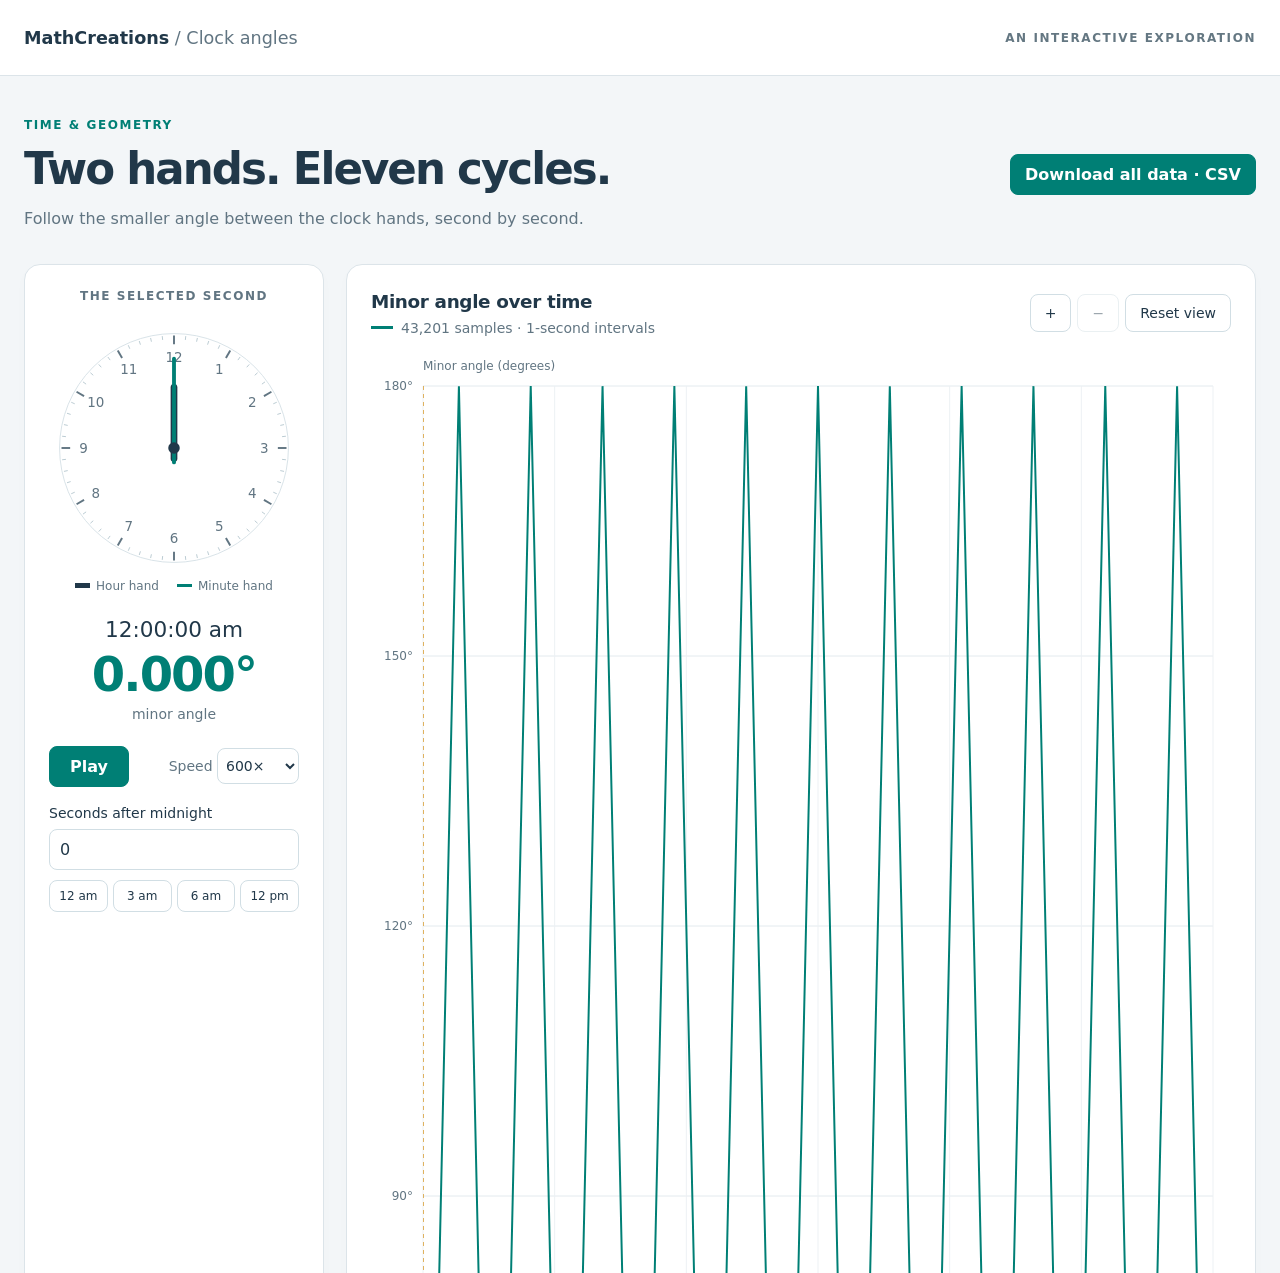
==== clock-angles/index.html @ bae8870d "Add interactive clock angle explorer and one-second dataset" ====
<!doctype html>
<html lang="en">
<head>
  <meta charset="utf-8"><meta name="viewport" content="width=device-width, initial-scale=1">
  <meta name="description" content="Explore the angle between clock hands, sampled every second across a complete 12-hour cycle.">
  <title>Clock angles · MathCreations</title>
  <link rel="stylesheet" href="style.css">
</head>
<body>
  <header><a href="../index.html#topics" class="brand">MathCreations<span> / Clock angles</span></a><span class="tag">AN INTERACTIVE EXPLORATION</span></header>
  <main>
    <div class="intro"><div><p class="eyebrow">TIME & GEOMETRY</p><h1>Two hands. Eleven cycles.</h1><p class="subtitle">Follow the smaller angle between the clock hands, second by second.</p></div><button id="download" class="primary">Download all data · CSV</button></div>
    <div class="workspace">
      <aside class="panel clock-panel">
        <div class="section-label">THE SELECTED SECOND</div>
        <svg id="clock" viewBox="0 0 260 260" role="img" aria-label="Analog clock"><circle cx="130" cy="130" r="119" fill="#fff" stroke="#d8e2e8"/><g id="ticks"></g><path id="sector" fill="#d7efeb"/><g id="numbers"></g><line id="hour" x1="130" y1="141" x2="130" y2="67" stroke="#213849" stroke-width="7" stroke-linecap="round"/><line id="minute" x1="130" y1="145" x2="130" y2="37" stroke="#007f75" stroke-width="4" stroke-linecap="round"/><circle cx="130" cy="130" r="6" fill="#213849"/></svg>
        <div class="legend"><span><i class="hour-key"></i>Hour hand</span><span><i></i>Minute hand</span></div>
        <output id="time-display" class="time">12:00:00 am</output><output id="angle-display" class="angle">0.000°</output><div class="muted">minor angle</div>
        <div class="play-controls"><button id="play" class="primary">Play</button><label>Speed <select id="speed"><option value="1">1×</option><option value="60">60×</option><option value="600" selected>600×</option><option value="3600">3,600×</option></select></label></div>
        <label class="input-label" for="seconds">Seconds after midnight</label><input id="seconds" type="number" min="0" max="43200" step="1" value="0">
        <div class="presets"><button data-time="0">12 am</button><button data-time="10800">3 am</button><button data-time="21600">6 am</button><button data-time="43200">12 pm</button></div>
      </aside>
      <section class="panel graph-panel" aria-labelledby="graph-title">
        <div class="graph-heading"><div><h2 id="graph-title">Minor angle over time</h2><p><span class="line-key"></span>43,201 samples · 1-second intervals</p></div><div class="toolbar"><button id="zoom-in" aria-label="Zoom in on selected time">+</button><button id="zoom-out" aria-label="Zoom out">−</button><button id="reset">Reset view</button></div></div>
        <div class="plot"><canvas id="graph" tabindex="0" aria-label="Minor angle graph. Left and right arrow keys select a second. Use plus and minus to zoom; use the buttons below to pan.">The minor angle forms eleven triangular waves between 0 and 180 degrees. Use the time controls to inspect each sample or download the data.</canvas><div id="tooltip" hidden></div></div>
        <div class="graph-footer"><span>Scroll to zoom · drag to pan · click to inspect</span><div><button id="pan-left" aria-label="Pan earlier">Earlier</button><button id="pan-right" aria-label="Pan later">Later</button></div></div>
        <div class="scrubber"><label for="timeline">Explore the 12-hour cycle <output id="sample-label">Sample 1 of 43,201</output></label><input id="timeline" type="range" min="0" max="43200" step="1" value="0"><div><span>12 am · midnight</span><span>6 am</span><span>12 pm · noon</span></div></div>
      </section>
    </div>
    <section class="notes" aria-label="Understanding the graph"><article><span class="section-label">THE MODEL</span><h2>A continuous clock</h2><p>Both hands move smoothly. The minute hand travels at 0.1°/s; the hour hand at 1/120°/s. We record their smaller separation at every whole second, including midnight and noon.</p></article><article><span class="section-label">THE EQUATION</span><h2>θ(t) = min(r, 360 − r)</h2><p>Here <b>r = (11t/120) mod 360</b>, with <b>t</b> in seconds after midnight and angles in degrees. The smaller angle always lies between 0° and 180°.</p></article><article><span class="section-label">WHAT TO NOTICE</span><h2>A meeting every ~65 min</h2><p>The pattern repeats every 43,200/11 seconds. There are 11 full cycles. Most exact meetings and 180° peaks fall between recorded seconds; the line connects the samples. Zoom in to see individual points.</p></article></section>
    <footer>12:00:00 am — 12:00:00 pm <span>Built for mathematical curiosity.</span></footer>
  </main>
  <script src="model.js"></script><script src="app.js"></script>
</body>
</html>
---- clock-angles/style.css ----
:root{font-family:Inter,ui-sans-serif,system-ui,-apple-system,BlinkMacSystemFont,"Segoe UI",sans-serif;color:#213849;background:#f3f6f8;font-synthesis:none;font-size:16px}*{box-sizing:border-box}body{margin:0}header{min-height:76px;padding:20px max(24px,calc((100vw - 1440px)/2));border-bottom:1px solid #dce4e9;background:#fff;display:flex;align-items:center;justify-content:space-between;gap:20px}.brand{font-weight:750;color:#213849;text-decoration:none;font-size:1.1rem}.brand span{font-weight:400;color:#617582}.tag,.eyebrow,.section-label{font-size:.75rem;font-weight:700;letter-spacing:.13em}.tag{color:#647782}main{max-width:1488px;margin:auto;padding:42px 24px 24px}.intro{display:flex;align-items:center;justify-content:space-between;gap:24px;margin-bottom:32px}.eyebrow{color:#007f75;margin:0 0 12px}h1{font-size:clamp(2rem,3.4vw,3rem);letter-spacing:-.045em;line-height:1.15;margin:0 0 12px}h2{font-size:1.15rem;margin:0 0 8px;letter-spacing:-.02em}.subtitle{margin:0;color:#617582;line-height:1.6}button,select,input{font:inherit}button,select{border:1px solid #d1dee4;border-radius:8px;background:#fff;color:#213849;padding:10px 14px;cursor:pointer}button:hover{background:#eaf3f2;border-color:#85b9b2}button:focus-visible,input:focus-visible,select:focus-visible,canvas:focus-visible,a:focus-visible{outline:3px solid #e2a534;outline-offset:3px}button.primary{background:#007f75;color:white;border-color:#007f75;font-weight:650}button.primary:hover{background:#00675f}button:disabled{opacity:.45;cursor:default}.workspace{display:grid;grid-template-columns:300px minmax(0,1fr);gap:22px}.panel{background:#fff;border:1px solid #dce4e9;border-radius:16px;box-shadow:0 4px 14px #21384904}.clock-panel{padding:24px;text-align:center}.section-label{color:#617582}#clock{width:100%;max-width:250px;margin:20px auto 6px;display:block}.legend{display:flex;justify-content:center;gap:18px;font-size:.75rem;color:#617582}.legend span{display:flex;align-items:center;gap:6px}.legend i{width:15px;height:3px;background:#007f75;display:inline-block}.legend .hour-key{background:#213849;height:5px}.time{display:block;font-size:1.35rem;font-variant-numeric:tabular-nums;margin-top:24px}.angle{display:block;font-size:3rem;font-weight:650;color:#007f75;font-variant-numeric:tabular-nums;letter-spacing:-.04em;margin:4px 0}.muted{color:#617582;font-size:.875rem}.play-controls{display:flex;align-items:center;justify-content:space-between;gap:10px;margin:24px 0 18px}.play-controls label{font-size:.875rem;color:#617582}.play-controls select{padding:8px 4px}.play-controls button{min-width:80px}.input-label{display:block;text-align:left;font-size:.875rem;margin-bottom:8px}#seconds{width:100%;border:1px solid #d1dee4;border-radius:8px;padding:10px;color:#213849}.presets{display:flex;gap:5px;margin-top:10px}.presets button{padding:8px 6px;flex:1;font-size:.75rem;white-space:nowrap}.graph-panel{padding:26px 24px 22px;min-width:0;display:flex;flex-direction:column}.graph-heading{display:flex;justify-content:space-between;align-items:center;gap:12px}.graph-heading p{font-size:.875rem;color:#617582;margin:0;display:flex;gap:8px;align-items:center}.line-key{width:22px;height:3px;display:inline-block;background:#007f75}.toolbar{display:flex;gap:6px}.toolbar button{font-size:.875rem;white-space:nowrap}.plot{height:400px;min-height:260px;flex:1;position:relative;margin-top:20px}canvas{width:100%;height:100%;display:block;touch-action:none;cursor:crosshair}#tooltip{position:absolute;pointer-events:none;background:#213849;color:#fff;border-radius:7px;padding:9px 12px;font-size:.875rem;white-space:nowrap;box-shadow:0 3px 14px #21384922;z-index:1}.graph-footer{display:flex;align-items:center;justify-content:space-between;gap:12px;color:#617582;font-size:.75rem;margin:6px 0 22px}.graph-footer button{font-size:.75rem;padding:6px 8px}.scrubber{border-top:1px solid #e4ebef;padding-top:22px}.scrubber label{display:flex;justify-content:space-between;gap:10px;font-size:.875rem;font-weight:600}.scrubber output{font-weight:400;color:#617582;font-variant-numeric:tabular-nums}.scrubber input{width:100%;margin:20px 0 10px;accent-color:#007f75;cursor:pointer}.scrubber>div{display:flex;justify-content:space-between;font-size:.75rem;color:#617582}.notes{display:grid;grid-template-columns:repeat(3,1fr);gap:36px;margin-top:36px;padding:0 4px}.notes h2{margin-top:12px}.notes p{font-size:.875rem;line-height:1.75;color:#617582;margin:0}.notes b{font-weight:600;color:#213849}footer{border-top:1px solid #dce4e9;margin-top:32px;padding-top:20px;display:flex;justify-content:space-between;font-size:.75rem;color:#617582}@media(min-width:1400px){.plot{min-height:430px}}@media(max-width:1000px){.workspace{grid-template-columns:260px minmax(0,1fr)}.graph-heading{align-items:flex-start;flex-direction:column}.graph-panel{padding:20px 12px}.clock-panel{padding:22px 18px}.tag{display:none}.scrubber label{flex-direction:column;gap:4px}.graph-footer{flex-wrap:wrap}}@media(max-width:720px){main{padding:28px 16px}.intro{align-items:flex-start;flex-direction:column}.workspace{grid-template-columns:1fr}.clock-panel{display:grid;grid-template-columns:140px minmax(0,1fr);column-gap:20px;align-items:center}.clock-panel .section-label{grid-column:1/-1;text-align:left}.clock-panel #clock{grid-column:1;grid-row:2/6;margin:14px 0}.legend{grid-column:1/-1;grid-row:6;margin:8px 0}.time{font-size:1rem;margin:14px 0 0}.angle{font-size:2.2rem;margin:0}.play-controls{grid-column:2;margin:12px 0}.input-label,.presets,#seconds{grid-column:1/-1}.graph-heading{flex-direction:row;flex-wrap:wrap}.plot{height:340px;flex:none}.notes{grid-template-columns:1fr;gap:24px}.graph-footer{font-size:.75rem}footer{gap:12px;flex-wrap:wrap}header{padding:18px 16px}.brand{font-size:1rem}}
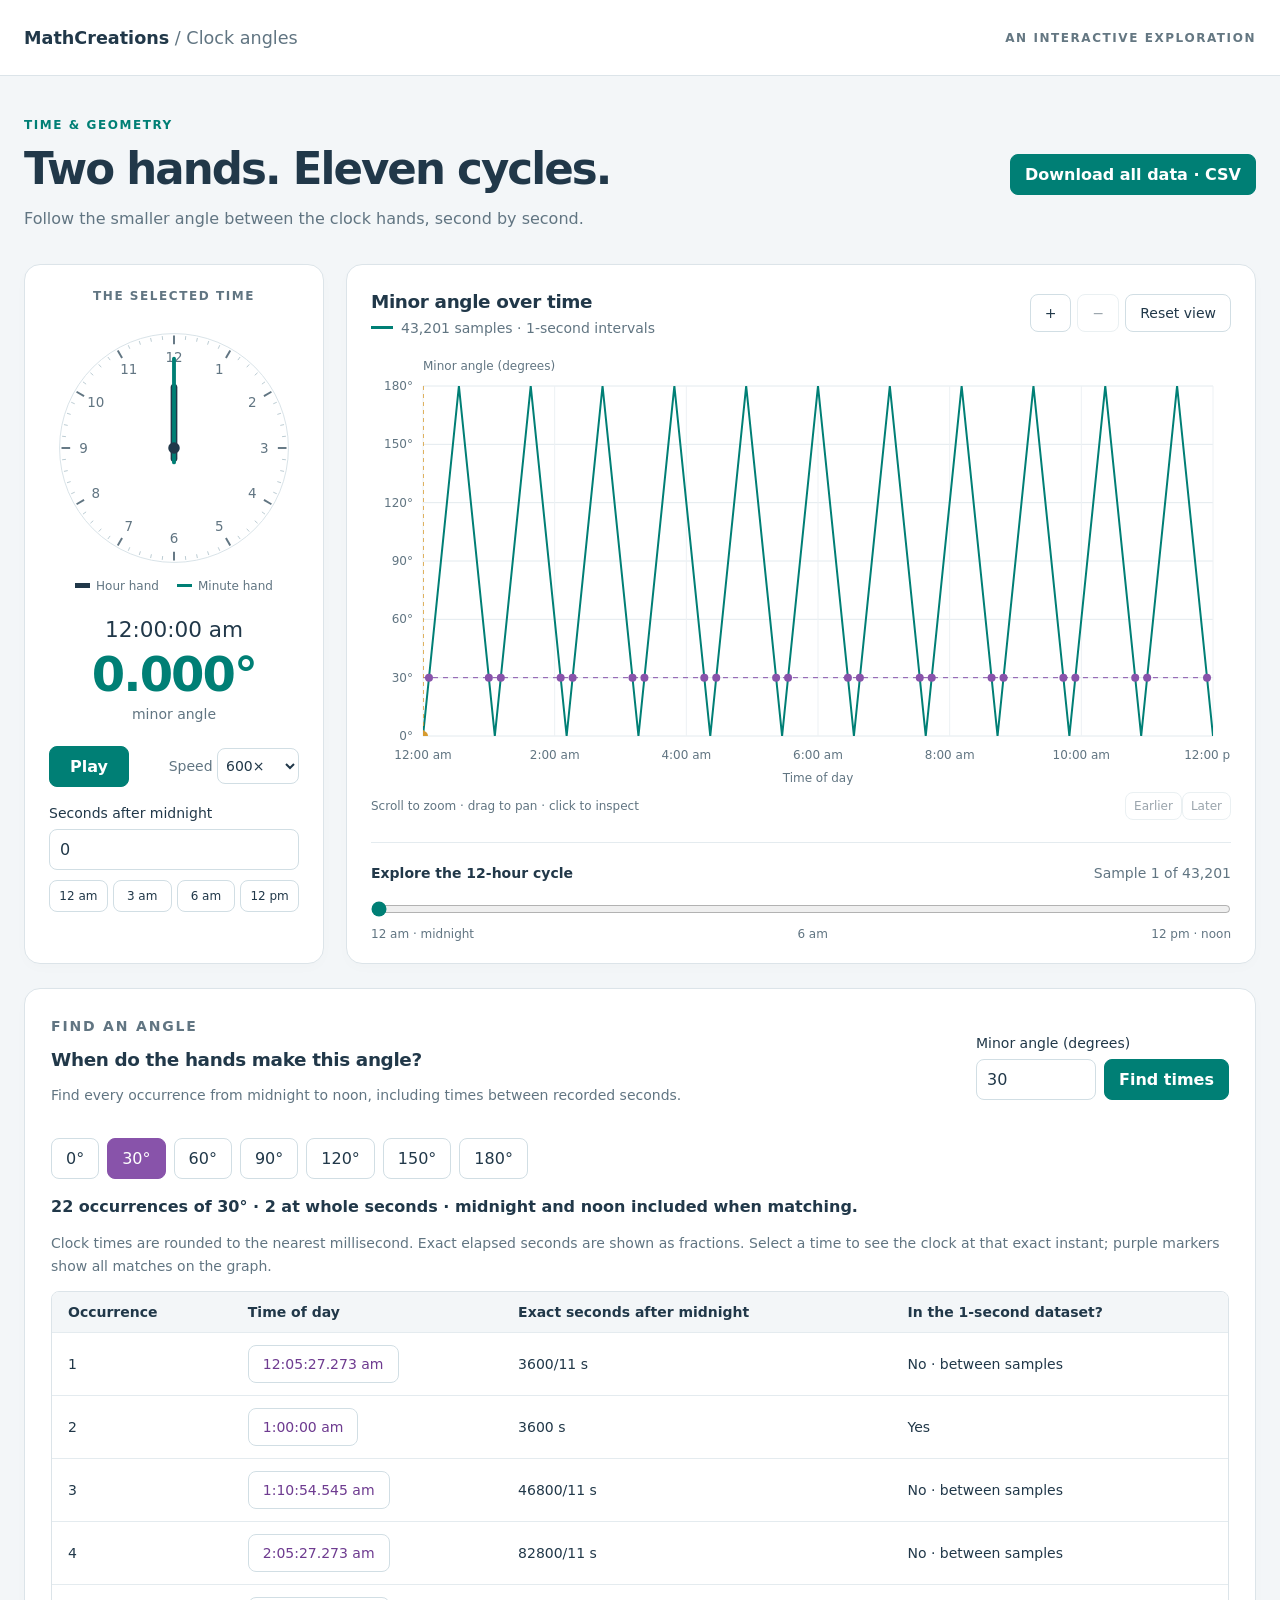
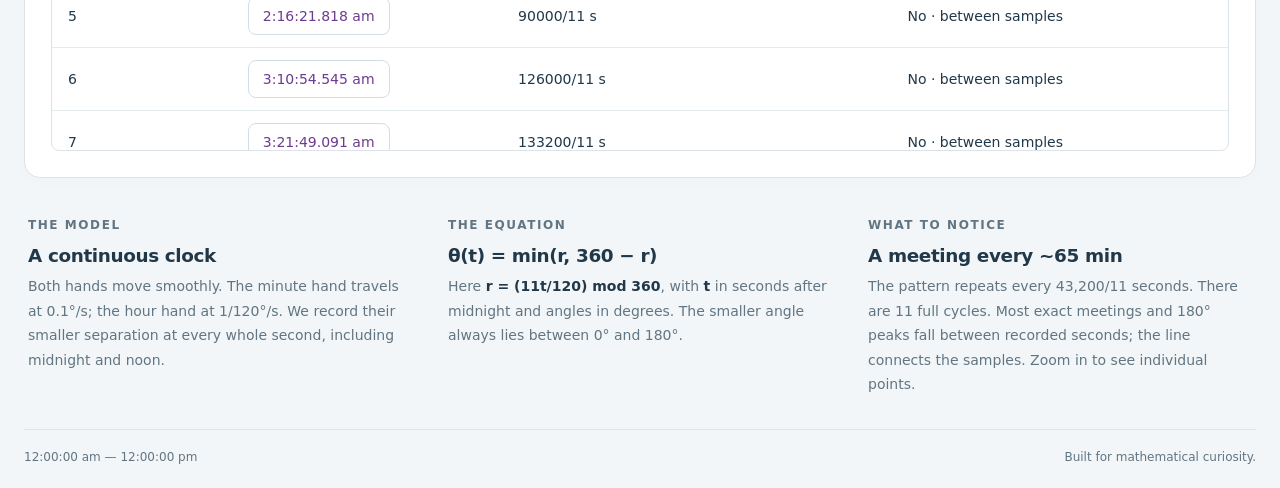
==== commit 0d49009e: "Add exact clock-angle occurrence finder and graph markers" ====
--- a/clock-angles/index.html
+++ b/clock-angles/index.html
@@ -12,7 +12,7 @@
     <div class="intro"><div><p class="eyebrow">TIME & GEOMETRY</p><h1>Two hands. Eleven cycles.</h1><p class="subtitle">Follow the smaller angle between the clock hands, second by second.</p></div><button id="download" class="primary">Download all data · CSV</button></div>
     <div class="workspace">
       <aside class="panel clock-panel">
-        <div class="section-label">THE SELECTED SECOND</div>
+        <div class="section-label">THE SELECTED TIME</div>
         <svg id="clock" viewBox="0 0 260 260" role="img" aria-label="Analog clock"><circle cx="130" cy="130" r="119" fill="#fff" stroke="#d8e2e8"/><g id="ticks"></g><path id="sector" fill="#d7efeb"/><g id="numbers"></g><line id="hour" x1="130" y1="141" x2="130" y2="67" stroke="#213849" stroke-width="7" stroke-linecap="round"/><line id="minute" x1="130" y1="145" x2="130" y2="37" stroke="#007f75" stroke-width="4" stroke-linecap="round"/><circle cx="130" cy="130" r="6" fill="#213849"/></svg>
         <div class="legend"><span><i class="hour-key"></i>Hour hand</span><span><i></i>Minute hand</span></div>
         <output id="time-display" class="time">12:00:00 am</output><output id="angle-display" class="angle">0.000°</output><div class="muted">minor angle</div>
@@ -27,6 +27,12 @@
         <div class="scrubber"><label for="timeline">Explore the 12-hour cycle <output id="sample-label">Sample 1 of 43,201</output></label><input id="timeline" type="range" min="0" max="43200" step="1" value="0"><div><span>12 am · midnight</span><span>6 am</span><span>12 pm · noon</span></div></div>
       </section>
     </div>
+    <section class="panel finder" aria-labelledby="finder-title">
+      <div class="finder-heading"><div><p class="eyebrow">FIND AN ANGLE</p><h2 id="finder-title">When do the hands make this angle?</h2><p>Find every occurrence from midnight to noon, including times between recorded seconds.</p></div><form id="angle-form"><label for="target-angle">Minor angle (degrees)</label><div><input id="target-angle" type="number" min="0" max="180" step="any" value="30" required><button class="primary" type="submit">Find times</button></div></form></div>
+      <div class="angle-presets" aria-label="Common angles"><button data-angle="0">0°</button><button data-angle="30">30°</button><button data-angle="60">60°</button><button data-angle="90">90°</button><button data-angle="120">120°</button><button data-angle="150">150°</button><button data-angle="180">180°</button></div>
+      <p id="match-summary" role="status"></p><p class="finder-help">Clock times are rounded to the nearest millisecond. Exact elapsed seconds are shown as fractions. Select a time to see the clock at that exact instant; purple markers show all matches on the graph.</p>
+      <div class="match-scroll"><table><thead><tr><th scope="col">Occurrence</th><th scope="col">Time of day</th><th scope="col">Exact seconds after midnight</th><th scope="col">In the 1-second dataset?</th></tr></thead><tbody id="matches"></tbody></table></div>
+    </section>
     <section class="notes" aria-label="Understanding the graph"><article><span class="section-label">THE MODEL</span><h2>A continuous clock</h2><p>Both hands move smoothly. The minute hand travels at 0.1°/s; the hour hand at 1/120°/s. We record their smaller separation at every whole second, including midnight and noon.</p></article><article><span class="section-label">THE EQUATION</span><h2>θ(t) = min(r, 360 − r)</h2><p>Here <b>r = (11t/120) mod 360</b>, with <b>t</b> in seconds after midnight and angles in degrees. The smaller angle always lies between 0° and 180°.</p></article><article><span class="section-label">WHAT TO NOTICE</span><h2>A meeting every ~65 min</h2><p>The pattern repeats every 43,200/11 seconds. There are 11 full cycles. Most exact meetings and 180° peaks fall between recorded seconds; the line connects the samples. Zoom in to see individual points.</p></article></section>
     <footer>12:00:00 am — 12:00:00 pm <span>Built for mathematical curiosity.</span></footer>
   </main>
--- a/clock-angles/style.css
+++ b/clock-angles/style.css
@@ -1 +1,2 @@
 :root{font-family:Inter,ui-sans-serif,system-ui,-apple-system,BlinkMacSystemFont,"Segoe UI",sans-serif;color:#213849;background:#f3f6f8;font-synthesis:none;font-size:16px}*{box-sizing:border-box}body{margin:0}header{min-height:76px;padding:20px max(24px,calc((100vw - 1440px)/2));border-bottom:1px solid #dce4e9;background:#fff;display:flex;align-items:center;justify-content:space-between;gap:20px}.brand{font-weight:750;color:#213849;text-decoration:none;font-size:1.1rem}.brand span{font-weight:400;color:#617582}.tag,.eyebrow,.section-label{font-size:.75rem;font-weight:700;letter-spacing:.13em}.tag{color:#647782}main{max-width:1488px;margin:auto;padding:42px 24px 24px}.intro{display:flex;align-items:center;justify-content:space-between;gap:24px;margin-bottom:32px}.eyebrow{color:#007f75;margin:0 0 12px}h1{font-size:clamp(2rem,3.4vw,3rem);letter-spacing:-.045em;line-height:1.15;margin:0 0 12px}h2{font-size:1.15rem;margin:0 0 8px;letter-spacing:-.02em}.subtitle{margin:0;color:#617582;line-height:1.6}button,select,input{font:inherit}button,select{border:1px solid #d1dee4;border-radius:8px;background:#fff;color:#213849;padding:10px 14px;cursor:pointer}button:hover{background:#eaf3f2;border-color:#85b9b2}button:focus-visible,input:focus-visible,select:focus-visible,canvas:focus-visible,a:focus-visible{outline:3px solid #e2a534;outline-offset:3px}button.primary{background:#007f75;color:white;border-color:#007f75;font-weight:650}button.primary:hover{background:#00675f}button:disabled{opacity:.45;cursor:default}.workspace{display:grid;grid-template-columns:300px minmax(0,1fr);gap:22px}.panel{background:#fff;border:1px solid #dce4e9;border-radius:16px;box-shadow:0 4px 14px #21384904}.clock-panel{padding:24px;text-align:center}.section-label{color:#617582}#clock{width:100%;max-width:250px;margin:20px auto 6px;display:block}.legend{display:flex;justify-content:center;gap:18px;font-size:.75rem;color:#617582}.legend span{display:flex;align-items:center;gap:6px}.legend i{width:15px;height:3px;background:#007f75;display:inline-block}.legend .hour-key{background:#213849;height:5px}.time{display:block;font-size:1.35rem;font-variant-numeric:tabular-nums;margin-top:24px}.angle{display:block;font-size:3rem;font-weight:650;color:#007f75;font-variant-numeric:tabular-nums;letter-spacing:-.04em;margin:4px 0}.muted{color:#617582;font-size:.875rem}.play-controls{display:flex;align-items:center;justify-content:space-between;gap:10px;margin:24px 0 18px}.play-controls label{font-size:.875rem;color:#617582}.play-controls select{padding:8px 4px}.play-controls button{min-width:80px}.input-label{display:block;text-align:left;font-size:.875rem;margin-bottom:8px}#seconds{width:100%;border:1px solid #d1dee4;border-radius:8px;padding:10px;color:#213849}.presets{display:flex;gap:5px;margin-top:10px}.presets button{padding:8px 6px;flex:1;font-size:.75rem;white-space:nowrap}.graph-panel{padding:26px 24px 22px;min-width:0;display:flex;flex-direction:column}.graph-heading{display:flex;justify-content:space-between;align-items:center;gap:12px}.graph-heading p{font-size:.875rem;color:#617582;margin:0;display:flex;gap:8px;align-items:center}.line-key{width:22px;height:3px;display:inline-block;background:#007f75}.toolbar{display:flex;gap:6px}.toolbar button{font-size:.875rem;white-space:nowrap}.plot{height:400px;min-height:260px;flex:1;position:relative;margin-top:20px}canvas{width:100%;height:100%;display:block;touch-action:none;cursor:crosshair}#tooltip{position:absolute;pointer-events:none;background:#213849;color:#fff;border-radius:7px;padding:9px 12px;font-size:.875rem;white-space:nowrap;box-shadow:0 3px 14px #21384922;z-index:1}.graph-footer{display:flex;align-items:center;justify-content:space-between;gap:12px;color:#617582;font-size:.75rem;margin:6px 0 22px}.graph-footer button{font-size:.75rem;padding:6px 8px}.scrubber{border-top:1px solid #e4ebef;padding-top:22px}.scrubber label{display:flex;justify-content:space-between;gap:10px;font-size:.875rem;font-weight:600}.scrubber output{font-weight:400;color:#617582;font-variant-numeric:tabular-nums}.scrubber input{width:100%;margin:20px 0 10px;accent-color:#007f75;cursor:pointer}.scrubber>div{display:flex;justify-content:space-between;font-size:.75rem;color:#617582}.notes{display:grid;grid-template-columns:repeat(3,1fr);gap:36px;margin-top:36px;padding:0 4px}.notes h2{margin-top:12px}.notes p{font-size:.875rem;line-height:1.75;color:#617582;margin:0}.notes b{font-weight:600;color:#213849}footer{border-top:1px solid #dce4e9;margin-top:32px;padding-top:20px;display:flex;justify-content:space-between;font-size:.75rem;color:#617582}@media(min-width:1400px){.plot{min-height:430px}}@media(max-width:1000px){.workspace{grid-template-columns:260px minmax(0,1fr)}.graph-heading{align-items:flex-start;flex-direction:column}.graph-panel{padding:20px 12px}.clock-panel{padding:22px 18px}.tag{display:none}.scrubber label{flex-direction:column;gap:4px}.graph-footer{flex-wrap:wrap}}@media(max-width:720px){main{padding:28px 16px}.intro{align-items:flex-start;flex-direction:column}.workspace{grid-template-columns:1fr}.clock-panel{display:grid;grid-template-columns:140px minmax(0,1fr);column-gap:20px;align-items:center}.clock-panel .section-label{grid-column:1/-1;text-align:left}.clock-panel #clock{grid-column:1;grid-row:2/6;margin:14px 0}.legend{grid-column:1/-1;grid-row:6;margin:8px 0}.time{font-size:1rem;margin:14px 0 0}.angle{font-size:2.2rem;margin:0}.play-controls{grid-column:2;margin:12px 0}.input-label,.presets,#seconds{grid-column:1/-1}.graph-heading{flex-direction:row;flex-wrap:wrap}.plot{height:340px;flex:none}.notes{grid-template-columns:1fr;gap:24px}.graph-footer{font-size:.75rem}footer{gap:12px;flex-wrap:wrap}header{padding:18px 16px}.brand{font-size:1rem}}
+.finder{margin-top:24px;padding:26px}.finder-heading{display:flex;justify-content:space-between;gap:24px;align-items:center}.finder-heading p,.finder-help{color:#617582;line-height:1.6;font-size:.875rem}.finder-heading form{flex-shrink:0}.finder-heading label{display:block;font-size:.875rem;margin-bottom:8px}.finder-heading form>div{display:flex;gap:8px}.finder input{width:120px;padding:10px;border:1px solid #d1dee4;border-radius:8px;color:#213849}.angle-presets{display:flex;gap:8px;flex-wrap:wrap;margin:18px 0}.angle-presets [aria-pressed=true]{background:#8853aa;color:#fff;border-color:#8853aa}#match-summary{font-weight:650} .match-scroll{max-height:460px;overflow:auto;border:1px solid #dce4e9;border-radius:8px}.finder table{width:100%;border-collapse:collapse;text-align:left;font-size:.875rem;font-variant-numeric:tabular-nums}.finder th{position:sticky;top:0;background:#f3f6f8;z-index:1}.finder th,.finder td{padding:12px 16px;border-bottom:1px solid #e4ebef}.finder td button{white-space:nowrap;color:#6e3b90}.finder td button[aria-pressed=true]{background:#eee5f4;border-color:#8853aa}.finder td:nth-child(3){overflow-wrap:anywhere;max-width:300px}@media(max-width:720px){.finder{padding:20px 14px}.finder-heading{align-items:flex-start;flex-direction:column}.finder th,.finder td{padding:10px}.finder table{min-width:620px}}
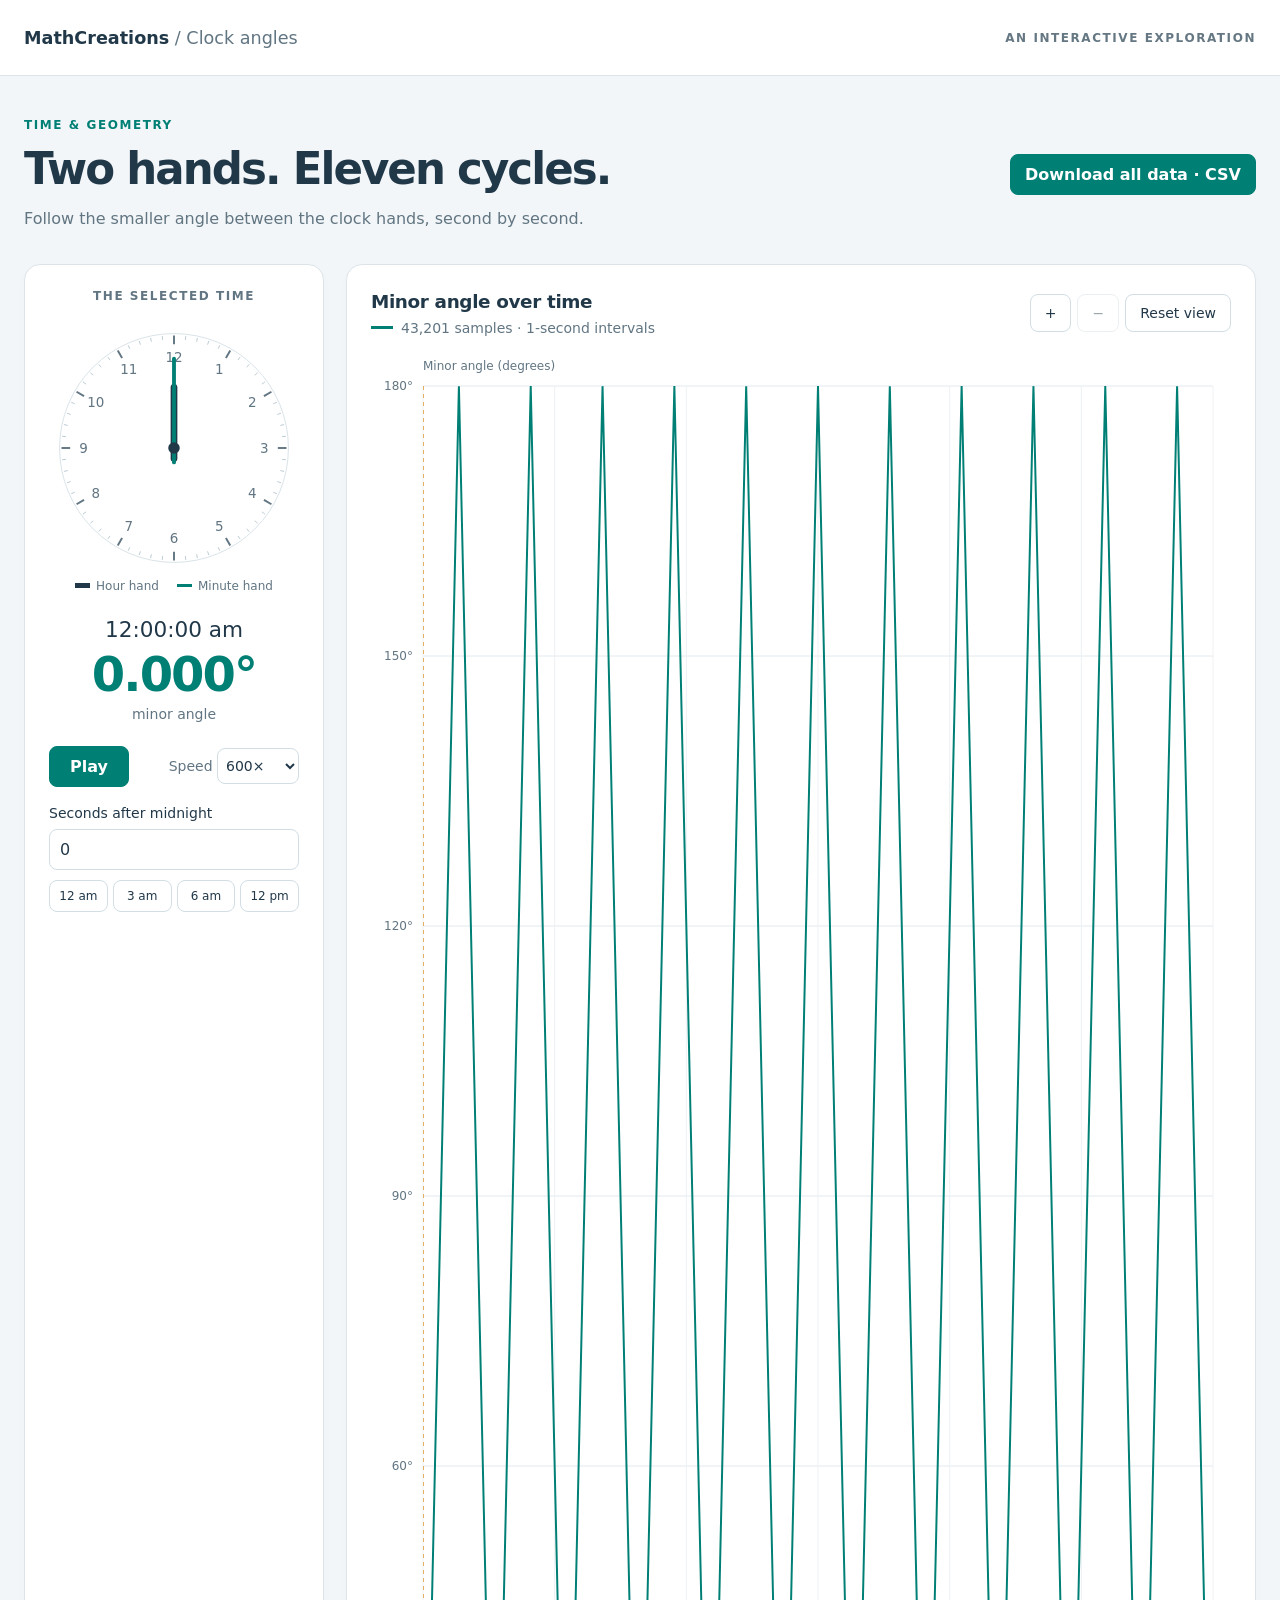
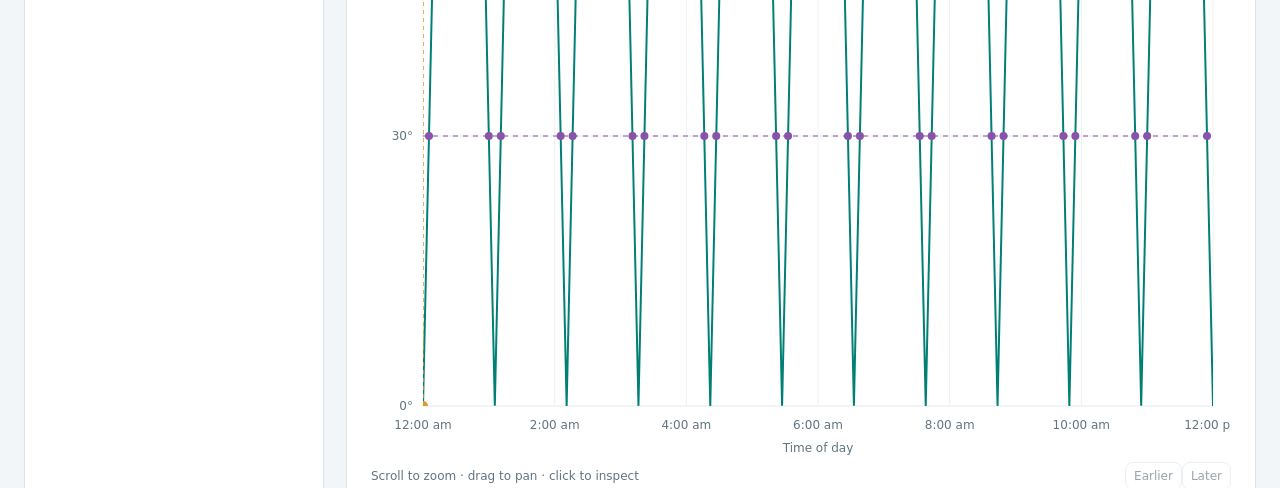
==== commit dbbfd983: "Refresh cached assets for angle finder release" ====
--- a/clock-angles/index.html
+++ b/clock-angles/index.html
@@ -4,7 +4,7 @@
   <meta charset="utf-8"><meta name="viewport" content="width=device-width, initial-scale=1">
   <meta name="description" content="Explore the angle between clock hands, sampled every second across a complete 12-hour cycle.">
   <title>Clock angles · MathCreations</title>
-  <link rel="stylesheet" href="style.css">
+  <link rel="stylesheet" href="style.css?v=2">
 </head>
 <body>
   <header><a href="../index.html#topics" class="brand">MathCreations<span> / Clock angles</span></a><span class="tag">AN INTERACTIVE EXPLORATION</span></header>
@@ -36,6 +36,6 @@
     <section class="notes" aria-label="Understanding the graph"><article><span class="section-label">THE MODEL</span><h2>A continuous clock</h2><p>Both hands move smoothly. The minute hand travels at 0.1°/s; the hour hand at 1/120°/s. We record their smaller separation at every whole second, including midnight and noon.</p></article><article><span class="section-label">THE EQUATION</span><h2>θ(t) = min(r, 360 − r)</h2><p>Here <b>r = (11t/120) mod 360</b>, with <b>t</b> in seconds after midnight and angles in degrees. The smaller angle always lies between 0° and 180°.</p></article><article><span class="section-label">WHAT TO NOTICE</span><h2>A meeting every ~65 min</h2><p>The pattern repeats every 43,200/11 seconds. There are 11 full cycles. Most exact meetings and 180° peaks fall between recorded seconds; the line connects the samples. Zoom in to see individual points.</p></article></section>
     <footer>12:00:00 am — 12:00:00 pm <span>Built for mathematical curiosity.</span></footer>
   </main>
-  <script src="model.js"></script><script src="app.js"></script>
+  <script src="model.js?v=2"></script><script src="app.js?v=2"></script>
 </body>
 </html>
